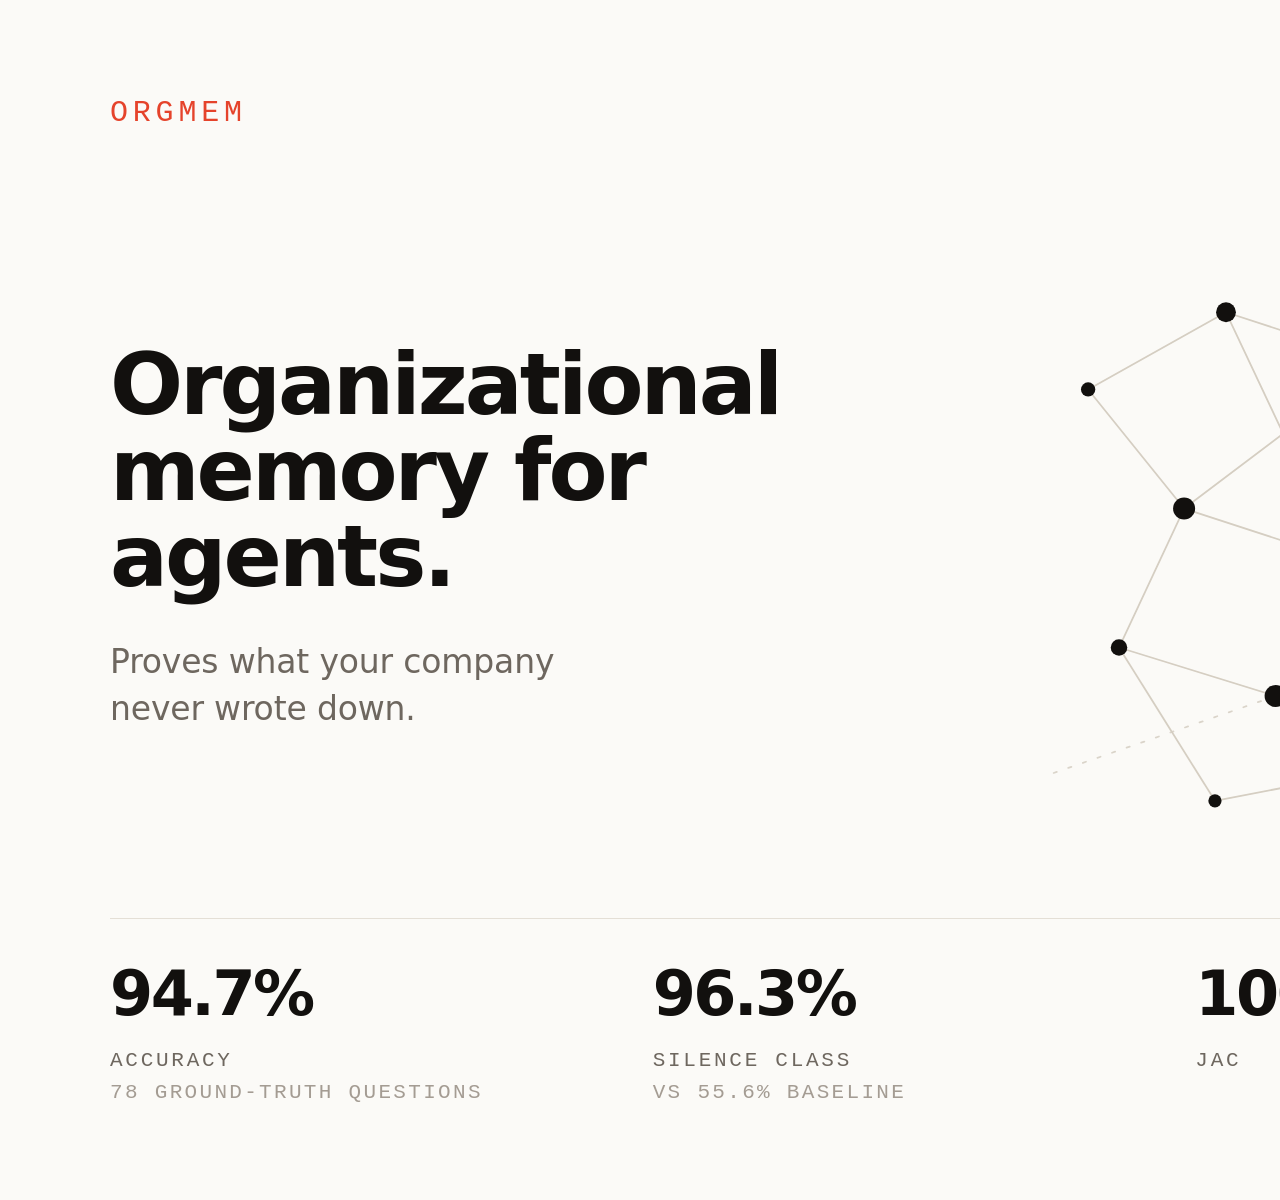
==== submission/thumbnail.html @ 179c889b "Agentic loop: the model plans, the walkers prove Replaces single-call parsing with a tool loop. The " ====
<!doctype html>
<html lang="en">
<head>
<meta charset="utf-8">
<title>orgmem — Devpost thumbnail</title>
<style>
  :root {
    --bg: #FBFAF7;
    --ink: #12100E;
    --muted: #6E675F;
    --faint: #A49C93;
    --rule: #E4DFD6;
    --rule-lit: #D5CEC2;
    --panel: #FFFEFB;
    --accent: #E5432B;
    --mono: ui-monospace, SFMono-Regular, "SF Mono", Menlo, Consolas, monospace;
    --sans: system-ui, -apple-system, "Segoe UI", Helvetica, Arial, sans-serif;
  }

  html, body {
    margin: 0;
    padding: 0;
    width: 1800px;
    height: 1200px;
    overflow: hidden;
  }

  body {
    background: var(--bg);
    color: var(--ink);
    font-family: var(--sans);
    font-synthesis-weight: none;
    -webkit-font-smoothing: antialiased;
    text-rendering: optimizeLegibility;
  }

  .frame {
    box-sizing: border-box;
    width: 1800px;
    height: 1200px;
    padding: 96px 110px 92px;
    display: flex;
    flex-direction: column;
  }

  /* ---------- top row ---------- */

  .top {
    display: flex;
    align-items: baseline;
    justify-content: space-between;
  }

  .wordmark {
    font-family: var(--mono);
    font-size: 30px;
    letter-spacing: 0.16em;
    text-transform: uppercase;
    color: var(--accent);
    margin: 0;
  }

  .eyebrow {
    font-family: var(--mono);
    font-size: 24px;
    letter-spacing: 0.16em;
    text-transform: uppercase;
    color: var(--faint);
    margin: 0;
  }

  /* ---------- main ---------- */

  .main {
    flex: 1;
    display: grid;
    grid-template-columns: 54% 46%;
    align-items: center;
    gap: 40px;
    min-height: 0;
  }

  h1 {
    font-size: 86px;
    line-height: 1.0;
    letter-spacing: -0.035em;
    font-weight: 560;
    margin: 0;
    max-width: 15ch;
  }

  .sub {
    margin: 40px 0 0;
    font-size: 33px;
    line-height: 1.42;
    letter-spacing: -0.005em;
    color: var(--muted);
    max-width: 24ch;
  }

  .copy { margin-top: 26px; }

  .motif {
    justify-self: end;
    align-self: center;
  }

  /* ---------- bottom ---------- */

  .stats {
    border-top: 1px solid var(--rule);
    padding-top: 44px;
    display: grid;
    grid-template-columns: repeat(3, minmax(0, 1fr));
    gap: 48px;
  }

  .stat { margin: 0; }

  .stat-n {
    font-size: 62px;
    line-height: 1;
    letter-spacing: -0.04em;
    font-weight: 560;
    font-variant-numeric: tabular-nums;
  }

  .stat-n-accent { color: var(--accent); }

  .stat-l {
    font-family: var(--mono);
    font-size: 21px;
    line-height: 1.5;
    letter-spacing: 0.13em;
    text-transform: uppercase;
    color: var(--muted);
    margin: 20px 0 0;
  }

  .stat-l span { color: var(--faint); letter-spacing: 0.11em; }
</style>
</head>
<body>
<div class="frame">

  <div class="top">
    <p class="wordmark">orgmem</p>
    <p class="eyebrow">JacHacks SF &middot; 2026</p>
  </div>

  <div class="main">
    <div class="copy">
      <h1>Organizational memory for agents.</h1>
      <p class="sub">Proves what your company never wrote down.</p>
    </div>

    <svg class="motif" width="772" height="684" viewBox="0 0 700 620" fill="none" aria-hidden="true">
      <!-- edges: thin, quiet, irregular -->
      <g stroke="#D5CEC2" stroke-width="1.6" stroke-linecap="round">
        <line x1="118" y1="188" x2="243" y2="118"/>
        <line x1="243" y1="118" x2="381" y2="163"/>
        <line x1="118" y1="188" x2="205" y2="296"/>
        <line x1="205" y1="296" x2="381" y2="163"/>
        <line x1="381" y1="163" x2="524" y2="112"/>
        <line x1="524" y1="112" x2="612" y2="206"/>
        <line x1="381" y1="163" x2="561" y2="271"/>
        <line x1="612" y1="206" x2="561" y2="271"/>
        <line x1="205" y1="296" x2="349" y2="343"/>
        <line x1="349" y1="343" x2="561" y2="271"/>
        <line x1="205" y1="296" x2="146" y2="422"/>
        <line x1="146" y1="422" x2="288" y2="466"/>
        <line x1="288" y1="466" x2="349" y2="343"/>
        <line x1="288" y1="466" x2="452" y2="519"/>
        <line x1="452" y1="519" x2="597" y2="431"/>
        <line x1="597" y1="431" x2="561" y2="271"/>
        <line x1="349" y1="343" x2="597" y2="431"/>
        <line x1="146" y1="422" x2="233" y2="561"/>
        <line x1="233" y1="561" x2="452" y2="519"/>
        <line x1="243" y1="118" x2="349" y2="343"/>
        <line x1="524" y1="112" x2="381" y2="163"/>
      </g>

      <!-- edges into the accent node: the paths that converge on the gap -->
      <g stroke="#D5CEC2" stroke-width="1.6" stroke-linecap="round">
        <line x1="349" y1="343" x2="437" y2="243"/>
        <line x1="561" y1="271" x2="437" y2="243"/>
        <line x1="381" y1="163" x2="437" y2="243"/>
      </g>

      <!-- dashed edges trailing off into empty space: what was never written down -->
      <g stroke="#D5CEC2" stroke-width="1.6" stroke-linecap="round" stroke-dasharray="3 11" opacity="0.85">
        <line x1="437" y1="243" x2="656" y2="330"/>
        <line x1="437" y1="243" x2="332" y2="86"/>
        <line x1="288" y1="466" x2="86" y2="536"/>
      </g>

      <!-- nodes -->
      <g fill="#12100E">
        <circle cx="118" cy="188" r="6.5"/>
        <circle cx="243" cy="118" r="9"/>
        <circle cx="381" cy="163" r="12"/>
        <circle cx="524" cy="112" r="7"/>
        <circle cx="612" cy="206" r="5.5"/>
        <circle cx="561" cy="271" r="11"/>
        <circle cx="205" cy="296" r="10"/>
        <circle cx="349" cy="343" r="13"/>
        <circle cx="146" cy="422" r="7.5"/>
        <circle cx="288" cy="466" r="10"/>
        <circle cx="452" cy="519" r="6.5"/>
        <circle cx="597" cy="431" r="8.5"/>
        <circle cx="233" cy="561" r="6"/>
      </g>

      <!-- the absent node -->
      <circle cx="437" cy="243" r="33" fill="#FBFAF7"/>
      <circle cx="437" cy="243" r="33" fill="none" stroke="#E5432B" stroke-width="1.5" opacity="0.32"/>
      <circle cx="437" cy="243" r="21" fill="none" stroke="#E5432B" stroke-width="1.8" opacity="0.62"/>
      <circle cx="437" cy="243" r="11.5" fill="#E5432B"/>
    </svg>
  </div>

  <div class="stats">
    <p class="stat">
      <span class="stat-n">94.7%</span>
      <span class="stat-l" style="display:block">Accuracy<br><span>78 ground-truth questions</span></span>
    </p>
    <p class="stat">
      <span class="stat-n">96.3%</span>
      <span class="stat-l" style="display:block">Silence class<br><span>vs 55.6% baseline</span></span>
    </p>
    <p class="stat">
      <span class="stat-n">100%</span>
      <span class="stat-l" style="display:block">Jac</span>
    </p>
  </div>

</div>
</body>
</html>
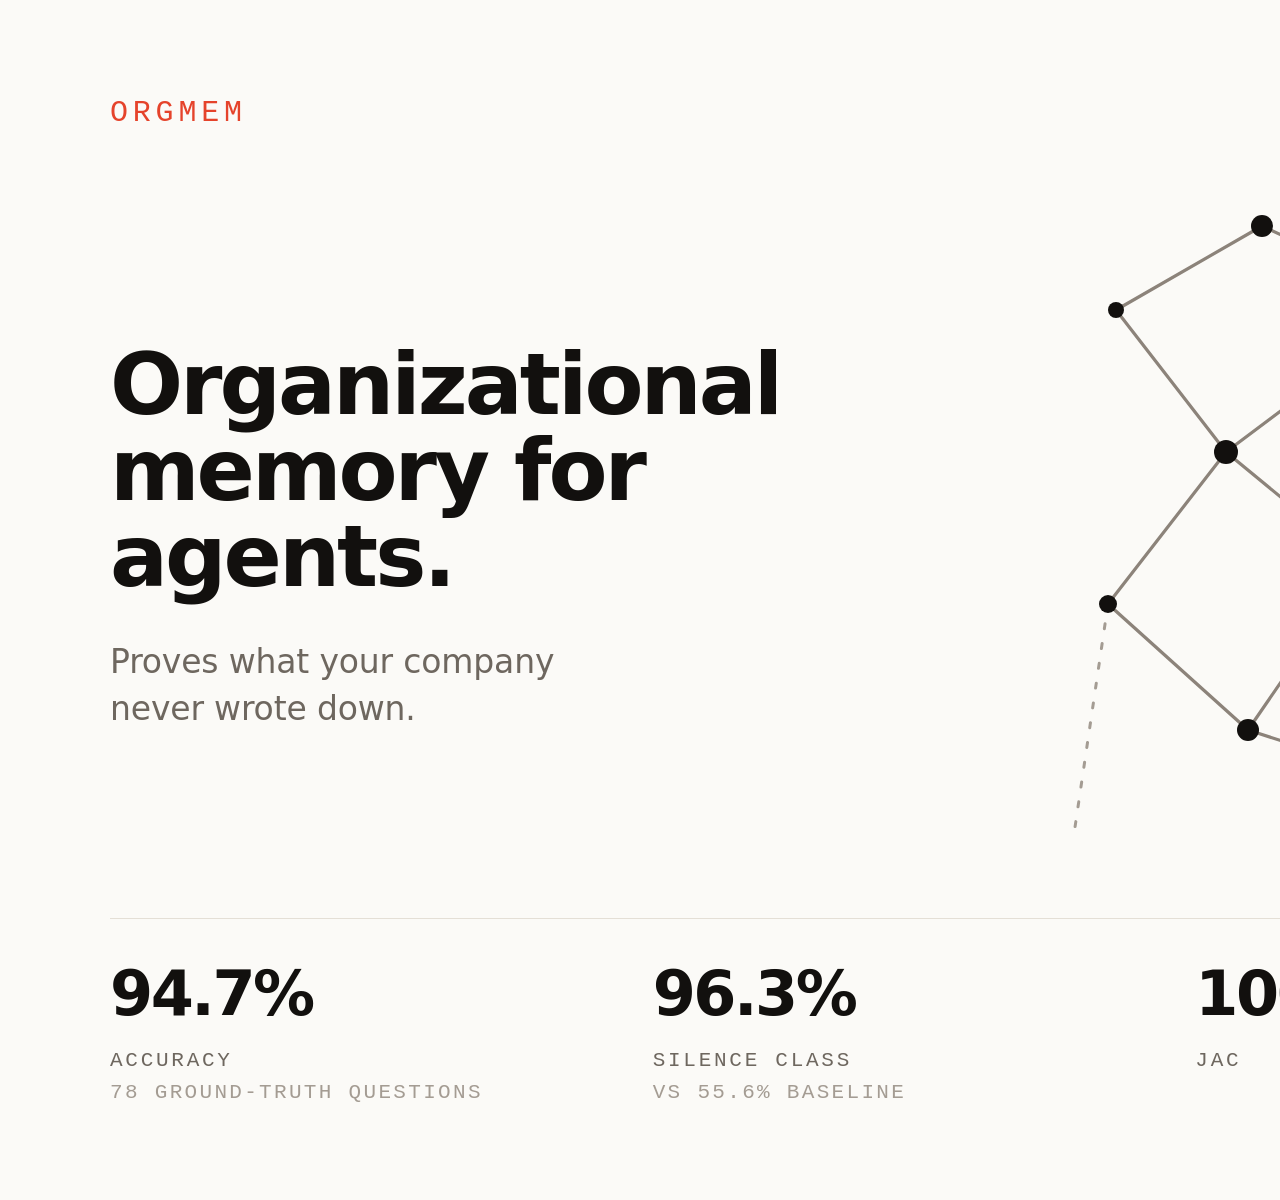
==== commit 15f4a97d: "Submission materials: Devpost copy, demo script, Jac usage writeup From the other window: submission" ====
--- a/submission/thumbnail.html
+++ b/submission/thumbnail.html
@@ -154,68 +154,69 @@
       <p class="sub">Proves what your company never wrote down.</p>
     </div>
 
-    <svg class="motif" width="772" height="684" viewBox="0 0 700 620" fill="none" aria-hidden="true">
-      <!-- edges: thin, quiet, irregular -->
-      <g stroke="#D5CEC2" stroke-width="1.6" stroke-linecap="round">
-        <line x1="118" y1="188" x2="243" y2="118"/>
-        <line x1="243" y1="118" x2="381" y2="163"/>
-        <line x1="118" y1="188" x2="205" y2="296"/>
-        <line x1="205" y1="296" x2="381" y2="163"/>
-        <line x1="381" y1="163" x2="524" y2="112"/>
-        <line x1="524" y1="112" x2="612" y2="206"/>
-        <line x1="381" y1="163" x2="561" y2="271"/>
-        <line x1="612" y1="206" x2="561" y2="271"/>
-        <line x1="205" y1="296" x2="349" y2="343"/>
-        <line x1="349" y1="343" x2="561" y2="271"/>
-        <line x1="205" y1="296" x2="146" y2="422"/>
-        <line x1="146" y1="422" x2="288" y2="466"/>
-        <line x1="288" y1="466" x2="349" y2="343"/>
-        <line x1="288" y1="466" x2="452" y2="519"/>
-        <line x1="452" y1="519" x2="597" y2="431"/>
-        <line x1="597" y1="431" x2="561" y2="271"/>
-        <line x1="349" y1="343" x2="597" y2="431"/>
-        <line x1="146" y1="422" x2="233" y2="561"/>
-        <line x1="233" y1="561" x2="452" y2="519"/>
-        <line x1="243" y1="118" x2="349" y2="343"/>
-        <line x1="524" y1="112" x2="381" y2="163"/>
-      </g>
-
-      <!-- edges into the accent node: the paths that converge on the gap -->
-      <g stroke="#D5CEC2" stroke-width="1.6" stroke-linecap="round">
-        <line x1="349" y1="343" x2="437" y2="243"/>
-        <line x1="561" y1="271" x2="437" y2="243"/>
-        <line x1="381" y1="163" x2="437" y2="243"/>
-      </g>
-
-      <!-- dashed edges trailing off into empty space: what was never written down -->
-      <g stroke="#D5CEC2" stroke-width="1.6" stroke-linecap="round" stroke-dasharray="3 11" opacity="0.85">
-        <line x1="437" y1="243" x2="656" y2="330"/>
-        <line x1="437" y1="243" x2="332" y2="86"/>
-        <line x1="288" y1="466" x2="86" y2="536"/>
-      </g>
-
-      <!-- nodes -->
+    <svg class="motif" width="700" height="780" viewBox="0 0 700 780" fill="none" aria-hidden="true">
+      <!-- Structural edges. Mid-tone and thick enough to survive being scaled to a
+           Devpost tile; hairlines on cream dissolve there and the graph reads as
+           loose dots. -->
+      <g stroke="#8C837A" stroke-width="3.2" stroke-linecap="round">
+        <line x1="86" y1="176" x2="232" y2="92"/>
+        <line x1="232" y1="92" x2="396" y2="168"/>
+        <line x1="86" y1="176" x2="196" y2="318"/>
+        <line x1="196" y1="318" x2="396" y2="168"/>
+        <line x1="396" y1="168" x2="566" y2="96"/>
+        <line x1="566" y1="96" x2="648" y2="236"/>
+        <line x1="648" y1="236" x2="508" y2="300"/>
+        <line x1="396" y1="168" x2="508" y2="300"/>
+        <line x1="508" y1="300" x2="628" y2="520"/>
+        <line x1="196" y1="318" x2="332" y2="430"/>
+        <line x1="332" y1="430" x2="396" y2="168"/>
+        <line x1="332" y1="430" x2="508" y2="300"/>
+        <line x1="196" y1="318" x2="78" y2="470"/>
+        <line x1="78" y1="470" x2="218" y2="596"/>
+        <line x1="218" y1="596" x2="332" y2="430"/>
+        <line x1="332" y1="430" x2="430" y2="664"/>
+        <line x1="430" y1="664" x2="628" y2="520"/>
+        <line x1="430" y1="664" x2="556" y2="712"/>
+        <line x1="556" y1="712" x2="628" y2="520"/>
+        <line x1="218" y1="596" x2="430" y2="664"/>
+      </g>
+
+      <!-- The paths that converge on the absent node. -->
+      <g stroke="#8C837A" stroke-width="3.2" stroke-linecap="round">
+        <line x1="396" y1="168" x2="466" y2="244"/>
+        <line x1="508" y1="300" x2="466" y2="244"/>
+        <line x1="332" y1="430" x2="466" y2="244"/>
+      </g>
+
+      <!-- Edges running off into empty ground: what was never written down. -->
+      <g stroke="#A49C93" stroke-width="3" stroke-linecap="round" stroke-dasharray="5 15">
+        <line x1="466" y1="244" x2="392" y2="52"/>
+        <line x1="466" y1="244" x2="676" y2="404"/>
+        <line x1="78" y1="470" x2="44" y2="700"/>
+      </g>
+
+      <!-- Nodes. Thirteen, hand-placed, radii varied. -->
       <g fill="#12100E">
-        <circle cx="118" cy="188" r="6.5"/>
-        <circle cx="243" cy="118" r="9"/>
-        <circle cx="381" cy="163" r="12"/>
-        <circle cx="524" cy="112" r="7"/>
-        <circle cx="612" cy="206" r="5.5"/>
-        <circle cx="561" cy="271" r="11"/>
-        <circle cx="205" cy="296" r="10"/>
-        <circle cx="349" cy="343" r="13"/>
-        <circle cx="146" cy="422" r="7.5"/>
-        <circle cx="288" cy="466" r="10"/>
-        <circle cx="452" cy="519" r="6.5"/>
-        <circle cx="597" cy="431" r="8.5"/>
-        <circle cx="233" cy="561" r="6"/>
-      </g>
-
-      <!-- the absent node -->
-      <circle cx="437" cy="243" r="33" fill="#FBFAF7"/>
-      <circle cx="437" cy="243" r="33" fill="none" stroke="#E5432B" stroke-width="1.5" opacity="0.32"/>
-      <circle cx="437" cy="243" r="21" fill="none" stroke="#E5432B" stroke-width="1.8" opacity="0.62"/>
-      <circle cx="437" cy="243" r="11.5" fill="#E5432B"/>
+        <circle cx="86" cy="176" r="8"/>
+        <circle cx="232" cy="92" r="11"/>
+        <circle cx="396" cy="168" r="14"/>
+        <circle cx="566" cy="96" r="9"/>
+        <circle cx="648" cy="236" r="8"/>
+        <circle cx="508" cy="300" r="13"/>
+        <circle cx="196" cy="318" r="12"/>
+        <circle cx="332" cy="430" r="16"/>
+        <circle cx="78" cy="470" r="9"/>
+        <circle cx="218" cy="596" r="11"/>
+        <circle cx="430" cy="664" r="12"/>
+        <circle cx="628" cy="520" r="13"/>
+        <circle cx="556" cy="712" r="8"/>
+      </g>
+
+      <!-- The absent node. -->
+      <circle cx="466" cy="244" r="46" fill="#FBFAF7"/>
+      <circle cx="466" cy="244" r="46" fill="none" stroke="#E5432B" stroke-width="2.8" opacity="0.4"/>
+      <circle cx="466" cy="244" r="30" fill="none" stroke="#E5432B" stroke-width="3.4" opacity="0.75"/>
+      <circle cx="466" cy="244" r="18" fill="#E5432B"/>
     </svg>
   </div>
 
